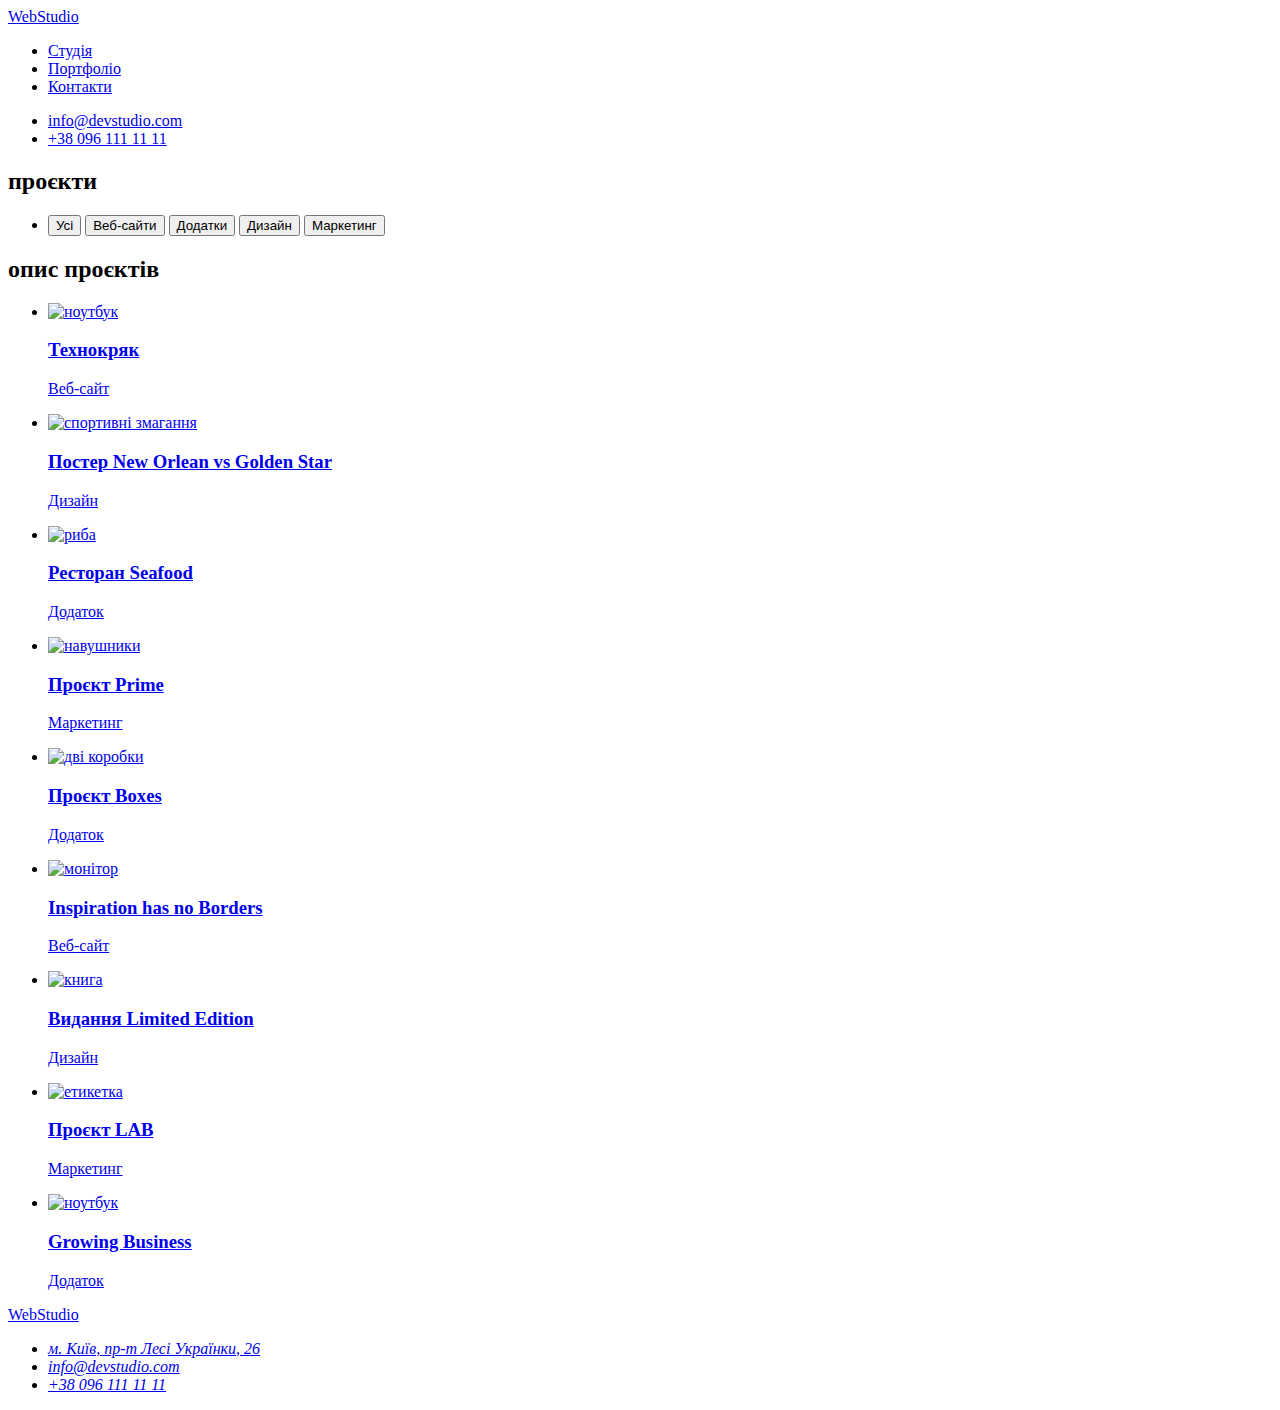
==== portfolio.html @ 32f996e4 "дз 2 - змінені посилення на логотип" ====
<!DOCTYPE html>
<html lang="uk">
<head>
    <meta charset="UTF-8">
    <meta http-equiv="X-UA-Compatible" content="IE=edge">
    <meta name="viewport" content="width=device-width, initial-scale=1.0">
    <title>Portfolio</title>
    <link rel="stylesheet" href="./styles/styles.css">
</head>

<body class="body-nomaker-ul">
    <header>
        <nav>
            <a href="./index.html"><span class="logo logo-blue" lang="en">Web</span><span class="logo logo-black" lang="en">Studio</a>
            <ul>
                <li> <a href="./index.html" class="links-nav"> Студія </a></li>
                <li> <a href="./portfolio.html" class="links-nav current"> Портфоліо </a></li>
                <li> <a href="./index.html" class="links-nav"> Контакти </a></li>
            </ul>
        </nav>
        <ul>
            <li> <a href="mailto:info@devstudio.com" class="links-contact">info@devstudio.com</a></li>
            <li> <a href="tel:+380961111111" class="links-contact">+38 096 111 11 11</a></li>
        </ul>
    </header>

    <main>
        <section>
            <!--заголовок візуально прихований-->
            <h2>проєкти</h2>
            <ul>
                <li>
                    <button type="button" class="button-portfolio">Усі</button>
                    <button type="button" class="button-portfolio">Веб-сайти</button>
                    <button type="button" class="button-portfolio">Додатки</button>
                    <button type="button" class="button-portfolio">Дизайн</button>
                    <button type="button" class="button-portfolio">Маркетинг</button>
               </li>
            </ul>
        </section>

        <section>
            <!--заголовок візуально прихований-->
            <h2>опис проєктів</h2>
            <ul>
            <li class="project-section"><a href="./index.html">
                <img src="./images/portfolio/macbook.jpg" alt="ноутбук" width="370">
                <h3 class="project-name">Технокряк</h3>
                <p class="project-type ">Веб-сайт</p></a>
            </li>
            <li class="project-section"><a href="./index.html">
                <img src="./images/portfolio/sport.jpg" alt="спортивні змагання" width="370">
                <h3 class="project-name">Постер New Orlean vs Golden Star</h3>
                <p class="project-type">Дизайн</p></a>
            </li>
            <li class="project-section"><a href="./index.html">
                <img src="./images/portfolio/fish.jpg" alt="риба" width="370">
                <h3 class="project-name">Ресторан Seafood</h3>
                <p class="project-type">Додаток</p></a>
            </li>
            <li class="project-section"><a href="./index.html">
                <img src="./images/portfolio/headphones.jpg" alt="навушники" width="370">
                <h3 class="project-name">Проєкт Prime</h3>
                <p class="project-type">Маркетинг</p></a>
            </li>
            <li class="project-section"><a href="./index.html">
                <img src="./images/portfolio/boxes.jpg" alt="дві коробки" width="370">
                <h3 class="project-name">Проєкт Boxes</h3>
                <p class="project-type">Додаток</p></a>
            </li>
            <li class="project-section"><a href="./index.html">
                <img src="./images/portfolio/monitor.jpg" alt="монітор" width="370">
                <h3 class="project-name">Inspiration has no Borders</h3>
                <p class="project-type">Веб-сайт</p></a>
            </li>
            <li class="project-section"><a href="./index.html">
                <img src="./images/portfolio/book.jpg" alt="книга" width="370">
                <h3 class="project-name">Видання Limited Edition</h3>
                <p class="project-type">Дизайн</p></a>
            </li>
            <li class="project-section"><a href="./index.html">
                <img src="./images/portfolio/label.jpg" alt="етикетка" width="370">
                <h3 class="project-name">Проєкт LAB</h3>
                <p class="project-type">Маркетинг</p></a>
            </li>
            <li class="project-section"><a href="./index.html">
                <img src="./images/portfolio/desktop.jpg" alt="ноутбук" width="370">
                <h3 class="project-name">Growing Business</h3>
                <p class="project-type">Додаток</p></a>
            </li>
            </ul>
        </section>

    </main>
            <footer class="footer">
                <a href="./index.html"><span class="logo logo-blue" lang="en">Web</span><span class="logo logo-white" lang="en">Studio</span></a>
                <address class="footer-address">
                    <ul>
                    <li><a href="https://goo.gl/maps/y8DyPwEEGnDpnCMR8" class="links-footer-addres">м. Київ, пр-т Лесі Українки, 26</a></li>
                    <li><a href="mailto:info@devstudio.com" class="links-footer-contact">info@devstudio.com</a></li>
                    <li><a href="tel:+380961111111" class="links-footer-contact">+38 096 111 11 11</a></li>
                    </ul>
                </address>
            </footer>
</body>

</html>
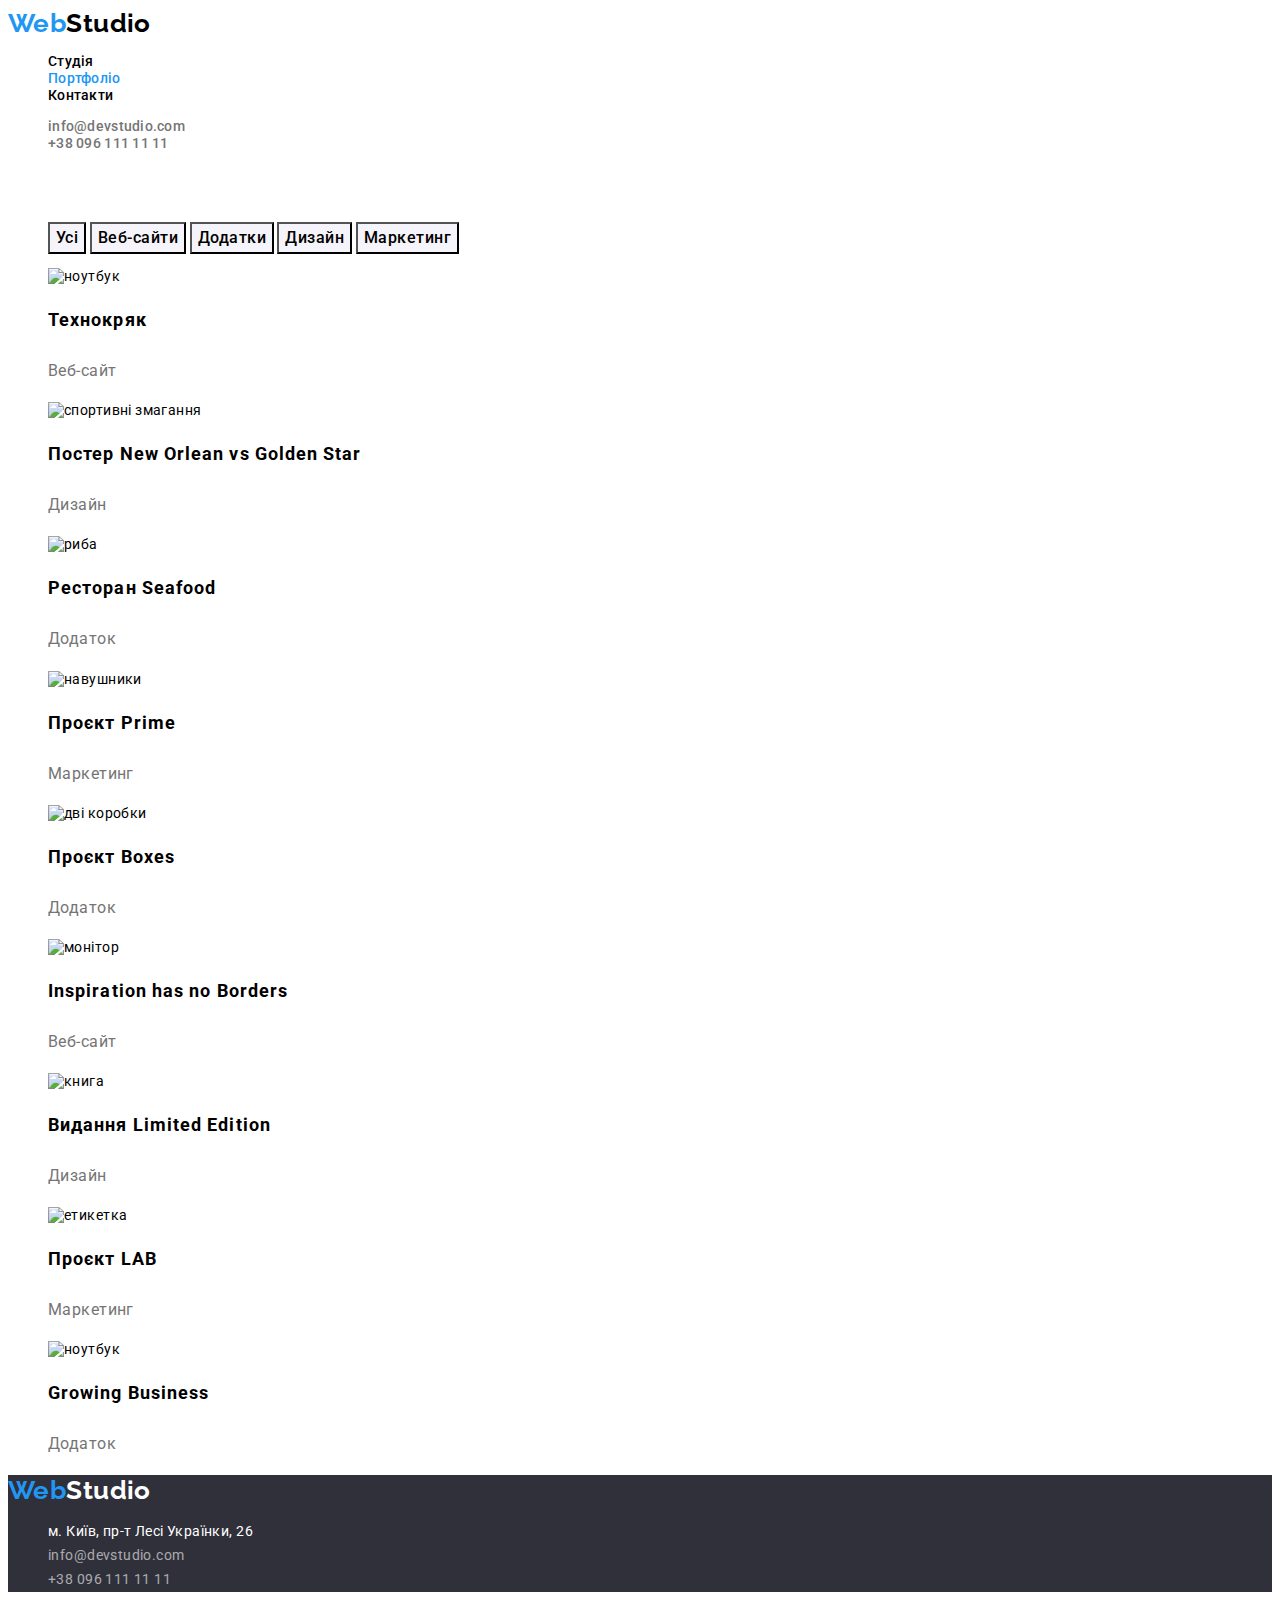
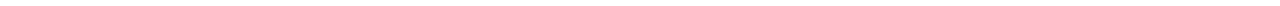
==== commit 8c052af6: "дз2 - після перевірки" ====
--- a/portfolio.html
+++ b/portfolio.html
@@ -5,13 +5,16 @@
     <meta http-equiv="X-UA-Compatible" content="IE=edge">
     <meta name="viewport" content="width=device-width, initial-scale=1.0">
     <title>Portfolio</title>
+    <link rel="preconnect" href="https://fonts.googleapis.com">
+    <link rel="preconnect" href="https://fonts.gstatic.com" crossorigin>
+    <link href="https://fonts.googleapis.com/css2?family=Raleway:wght@700&family=Roboto:wght@400;500;700;900&display=swap" rel="stylesheet">
     <link rel="stylesheet" href="./styles/styles.css">
 </head>
 
 <body class="body-nomaker-ul">
     <header>
         <nav>
-            <a href="./index.html"><span class="logo logo-blue" lang="en">Web</span><span class="logo logo-black" lang="en">Studio</a>
+            <a href="./index.html"><span class="logo logo-brand-color" lang="en">Web</span><span class="logo logo-studio" lang="en">Studio</a>
             <ul>
                 <li> <a href="./index.html" class="links-nav"> Студія </a></li>
                 <li> <a href="./portfolio.html" class="links-nav current"> Портфоліо </a></li>
@@ -27,63 +30,67 @@
     <main>
         <section>
             <!--заголовок візуально прихований-->
-            <h2>проєкти</h2>
+            <h1 class="visaully-hidden">проєкти</h1>
             <ul>
-                <li>
+                <li class="portfolio-filter">
                     <button type="button" class="button-portfolio">Усі</button>
+                </li>
+                <li class="portfolio-filter">
                     <button type="button" class="button-portfolio">Веб-сайти</button>
+                </li>
+                <li class="portfolio-filter">
                     <button type="button" class="button-portfolio">Додатки</button>
+                </li>
+                <li class="portfolio-filter">
                     <button type="button" class="button-portfolio">Дизайн</button>
+                </li>
+                <li class="portfolio-filter">
                     <button type="button" class="button-portfolio">Маркетинг</button>
                </li>
             </ul>
-        </section>
-
-        <section>
-            <!--заголовок візуально прихований-->
-            <h2>опис проєктів</h2>
+            <!--опис проєктів-->
             <ul>
-            <li class="project-section"><a href="./index.html">
+            <li><a href="./index.html" class="project-section">
                 <img src="./images/portfolio/macbook.jpg" alt="ноутбук" width="370">
                 <h3 class="project-name">Технокряк</h3>
                 <p class="project-type ">Веб-сайт</p></a>
             </li>
-            <li class="project-section"><a href="./index.html">
+            <li><a href="./index.html" class="project-section">
                 <img src="./images/portfolio/sport.jpg" alt="спортивні змагання" width="370">
                 <h3 class="project-name">Постер New Orlean vs Golden Star</h3>
                 <p class="project-type">Дизайн</p></a>
             </li>
-            <li class="project-section"><a href="./index.html">
+            <li><a href="./index.html" class="project-section">
                 <img src="./images/portfolio/fish.jpg" alt="риба" width="370">
                 <h3 class="project-name">Ресторан Seafood</h3>
                 <p class="project-type">Додаток</p></a>
             </li>
-            <li class="project-section"><a href="./index.html">
+            <li><a href="./index.html" class="project-section">
                 <img src="./images/portfolio/headphones.jpg" alt="навушники" width="370">
                 <h3 class="project-name">Проєкт Prime</h3>
                 <p class="project-type">Маркетинг</p></a>
             </li>
-            <li class="project-section"><a href="./index.html">
+            <li><a href="./index.html" class="project-section">
                 <img src="./images/portfolio/boxes.jpg" alt="дві коробки" width="370">
                 <h3 class="project-name">Проєкт Boxes</h3>
                 <p class="project-type">Додаток</p></a>
             </li>
-            <li class="project-section"><a href="./index.html">
+            <li><a href="./index.html" class="project-section">
                 <img src="./images/portfolio/monitor.jpg" alt="монітор" width="370">
                 <h3 class="project-name">Inspiration has no Borders</h3>
                 <p class="project-type">Веб-сайт</p></a>
             </li>
-            <li class="project-section"><a href="./index.html">
+            <li><a href="./index.html" class="project-section">
                 <img src="./images/portfolio/book.jpg" alt="книга" width="370">
                 <h3 class="project-name">Видання Limited Edition</h3>
                 <p class="project-type">Дизайн</p></a>
             </li>
-            <li class="project-section"><a href="./index.html">
+            <li><a href="./index.html" class="project-section">
                 <img src="./images/portfolio/label.jpg" alt="етикетка" width="370">
                 <h3 class="project-name">Проєкт LAB</h3>
                 <p class="project-type">Маркетинг</p></a>
             </li>
-            <li class="project-section"><a href="./index.html">
+            <li><a href="./index.html" class="project-section">
                 <img src="./images/portfolio/desktop.jpg" alt="ноутбук" width="370">
                 <h3 class="project-name">Growing Business</h3>
                 <p class="project-type">Додаток</p></a>
@@ -93,7 +100,7 @@
 
     </main>
             <footer class="footer">
-                <a href="./index.html"><span class="logo logo-blue" lang="en">Web</span><span class="logo logo-white" lang="en">Studio</span></a>
+                <a href="./index.html"><span class="logo logo-brand-color" lang="en">Web</span><span class="logo logo-studio-footer" lang="en">Studio</span></a>
                 <address class="footer-address">
                     <ul>
                     <li><a href="https://goo.gl/maps/y8DyPwEEGnDpnCMR8" class="links-footer-addres">м. Київ, пр-т Лесі Українки, 26</a></li>
--- a/styles/styles.css
+++ b/styles/styles.css
@@ -0,0 +1,193 @@
+:root {
+--main-text-color: color: #212121;
+--primery-text-color: #757575;
+--additional-text-color: #FFFFFF;
+--brand-color: #2196F3;
+--brand-color-studio: #000000;
+--brand-color-footer: #FFFFFF;
+--main-background-color: #FFFFFF;
+--footer-background-color: #2F303A;
+}
+
+/*загальні*/
+body {
+    font-family: Roboto, sans-serif;
+    font-size: 14px;
+    letter-spacing: 0.03em;
+    color: var(--main-text-color);
+    background-color: var(--main-background-color);  
+}
+
+a, 
+.body-nomaker-ul ul {
+    list-style-type: none;
+    text-decoration: none;
+}
+
+/*логотип*/
+.logo {
+    font-family: Raleway, sans-serif;
+    font-weight: 700;
+    font-size: 26px;
+    line-height: 1.19;
+}
+.logo-brand-color {
+    color: var(--brand-color);
+}
+
+.logo-studio {
+    color: var(--brand-color-studio);
+}
+
+.logo-studio-footer {
+    color: var(--brand-color-footer);
+}
+
+/*посилання*/
+.links-nav {
+    font-weight: 500;
+    line-height: 1.14;
+    letter-spacing: 0.02em;
+    color: var(--main-text-color);
+}
+
+.links-nav.current,
+.links-nav:hover, 
+.links-nav:focus,
+.links-contact:hover,
+.links-contact:focus,
+.links-footer-contact:hover,
+.links-footer-contact:focus {
+    color: var(--brand-color)
+}
+
+.links-contact {
+    font-weight: 500;
+    line-height: 1.14;
+    letter-spacing: 0.02em;
+    color: var(--primery-text-color);
+}
+
+.links-footer-addres {
+    font-style: normal;
+    line-height: 1.71;
+    color: var(--additional-text-color)
+}
+
+.links-footer-contact {
+    font-style: normal;
+    line-height: 1.71;
+    color: rgba(255, 255, 255, 0.6);
+}
+
+/*додаткова стилізація футера*/
+footer {
+    background-color: var(--footer-background-color)
+}
+
+/*головна сторінка*/
+.main-hero {
+    background-color: #2F303A;
+}
+
+.main-h1 {
+    text-transform: uppercase;
+    font-weight: 900;
+    font-size: 44px;
+    line-height: 1.36;
+    text-align: center;
+    letter-spacing: 0.06em;
+    color: var(--additional-text-color)
+}
+
+.button-hero {
+    font-weight: 700;
+    font-size: 16px;
+    line-height: 1.88;
+    text-align: center;
+    vertical-align: bottom;
+    letter-spacing: 0.06em;
+    background-color: var(--brand-color);
+    color: #FFFFFF;   
+}
+
+.visaully-hidden {
+    visibility: hidden;
+}
+
+.main-title {
+    font-size: 14px;
+    text-transform: uppercase;
+    line-height: 1.14;
+}
+
+.main-description {
+    line-height: 1.71;
+    color: var(--primery-text-color);
+}
+
+.team {
+    background-color: #F5F4FA;
+}
+
+.section-title{
+    font-size: 36px;
+    line-height: 1.17;
+    text-align: center;
+}
+
+.person {
+    background-color: var(--main-background-color);
+}
+
+.person-name {
+    font-size: 16px;
+    line-height: 1.19;
+    text-align: center;
+}
+
+.person-tasks {
+    font-size: 16px;
+    line-height: 1.19;
+    text-align: center;
+    color: var(--primery-text-color);
+}
+
+/*портфоліо*/
+.portfolio-filter {
+    display: inline;
+}
+.button-portfolio {
+    cursor: pointer;
+    font-family: Roboto, sans-serif;
+    font-weight: 500;
+    font-size: 16px;
+    line-height: 1.63;
+    text-align: center;
+    letter-spacing: 0.03em;
+    background-color: #F5F4FA;
+    color: var(--main-text-color);
+}
+
+.button-portfolio:hover,
+.button-portfolio:focus {
+    background-color: var(--brand-color);
+    color: #FFFFFF;
+}
+
+.project-section {
+    background-color: var(--main-background-color);
+    color: var(--main-text-color);
+}
+
+.project-name {
+    font-size: 18px;
+    line-height: 2.0;
+    letter-spacing: 0.06em;
+}
+
+.project-type {
+    font-size: 16px;
+    line-height: 1.88;
+    color: var(--primery-text-color);
+}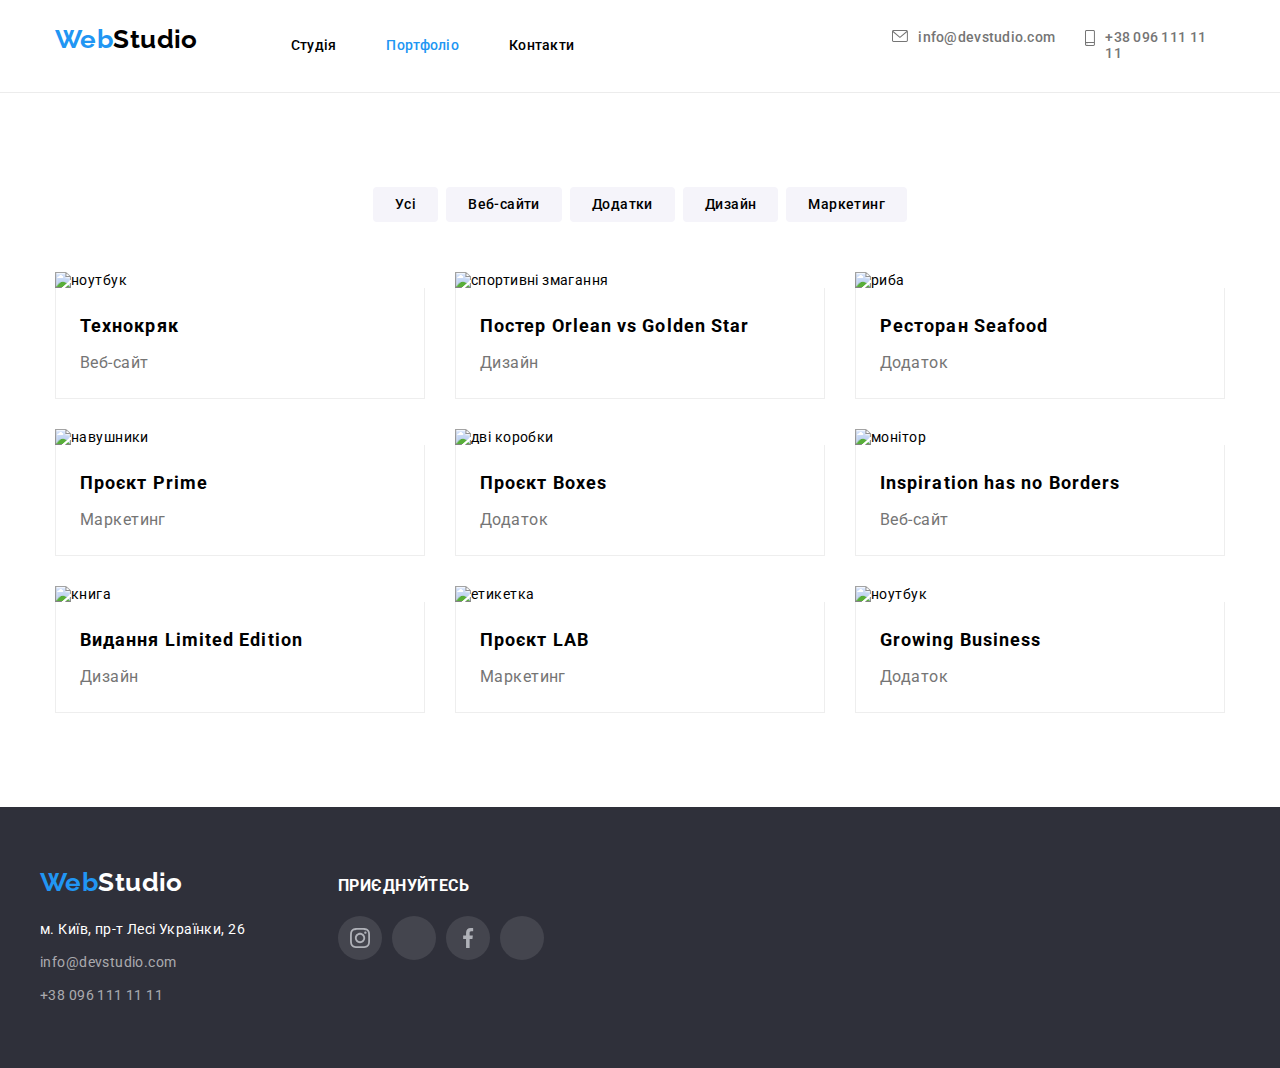
==== commit e1576fa4: "22/11/22" ====
--- a/portfolio.html
+++ b/portfolio.html
@@ -1,114 +1,243 @@
 <!DOCTYPE html>
 <html lang="uk">
-<head>
-    <meta charset="UTF-8">
-    <meta http-equiv="X-UA-Compatible" content="IE=edge">
-    <meta name="viewport" content="width=device-width, initial-scale=1.0">
-    <title>Portfolio</title>
-    <link rel="preconnect" href="https://fonts.googleapis.com">
-    <link rel="preconnect" href="https://fonts.gstatic.com" crossorigin>
-    <link href="https://fonts.googleapis.com/css2?family=Raleway:wght@700&family=Roboto:wght@400;500;700;900&display=swap" rel="stylesheet">
-    <link rel="stylesheet" href="./styles/styles.css">
-</head>
+  <head>
+    <meta charset="UTF-8" />
+    <meta http-equiv="X-UA-Compatible" content="IE=edge" />
+    <meta name="viewport" content="width=device-width, initial-scale=1.0" />
+    <title>WebStudio></title>
+    <link rel="preconnect" href="https://fonts.googleapis.com" />
+    <link rel="preconnect" href="https://fonts.gstatic.com" crossorigin />
+    <link
+      href="https://fonts.googleapis.com/css2?family=Raleway:wght@700&family=Roboto:wght@400;500;700;900&display=swap"
+      rel="stylesheet"
+    />
+    <link
+      rel="stylesheet"
+      href="https://cdnjs.cloudflare.com/ajax/libs/modern-normalize/1.1.0/modern-normalize.min.css"
+    />
+    <link rel="stylesheet" href="./styles/styles.css" />
+  </head>
 
-<body class="body-nomaker-ul">
-    <header>
-        <nav>
-            <a href="./index.html"><span class="logo logo-brand-color" lang="en">Web</span><span class="logo logo-studio" lang="en">Studio</a>
-            <ul>
-                <li> <a href="./index.html" class="links-nav"> Студія </a></li>
-                <li> <a href="./portfolio.html" class="links-nav current"> Портфоліо </a></li>
-                <li> <a href="./index.html" class="links-nav"> Контакти </a></li>
-            </ul>
+  <body class="body-nomaker-ul">
+    <!--header-->
+    <header class="header">
+      <div class="header-container container">
+        <a href="./index.html" class="logo-header logo"
+          ><span class="logo-brand-color" lang="en">Web</span
+          ><span class="logo-studio-header" lang="en">Studio</span></a
+        >
+        <nav class="navigation">
+          <ul class="navigation-pages">
+            <li class="pages-item">
+              <a href="./index.html" class="links-nav">Студія</a>
+            </li>
+            <li class="pages-item">
+              <a href="./portfolio.html" class="links-nav current">Портфоліо</a>
+            </li>
+            <li class="pages-item"><a href="./index.html" class="links-nav">Контакти</a></li>
+          </ul>
         </nav>
-        <ul>
-            <li> <a href="mailto:info@devstudio.com" class="links-contact">info@devstudio.com</a></li>
-            <li> <a href="tel:+380961111111" class="links-contact">+38 096 111 11 11</a></li>
+        <ul class="contacts">
+          <li class="contacts-item">
+            <a href="mailto:info@devstudio.com" class="links-contact"
+              ><svg width="16" height="12" class="contacts-svg">
+                <use href="./images/icons.svg#icon-mail" class="contacts-icon"></use></svg
+              >info@devstudio.com</a
+            >
+          </li>
+          <li class="contacts-item">
+            <a href="tel:+380961111111" class="links-contact">
+              <svg width="10" height="16" class="contacts-svg">
+                <use href="./images/icons.svg#icon-smartphone" class="contacts-icon"></use></svg
+              >+38 096 111 11 11</a
+            >
+          </li>
         </ul>
+      </div>
     </header>
 
     <main>
-        <section>
-            <!--заголовок візуально прихований-->
-            <h1 class="visaully-hidden">проєкти</h1>
+      <section class="section">
+        <div class="container">
+          <!--progect filter-->
+          <h1 class="visaully-hidden">проєкти</h1>
+          <ul class="filter-container">
+            <li class="filter-item">
+              <button type="button" class="button-portfolio">Усі</button>
+            </li>
+            <li class="filter-item">
+              <button type="button" class="button-portfolio">Веб-сайти</button>
+            </li>
+            <li class="filter-item">
+              <button type="button" class="button-portfolio">Додатки</button>
+            </li>
+            <li class="filter-item">
+              <button type="button" class="button-portfolio">Дизайн</button>
+            </li>
+            <li class="filter-item">
+              <button type="button" class="button-portfolio">Маркетинг</button>
+            </li>
+          </ul>
+
+          <!--projects description-->
+          <ul class="project-container">
+            <li class="project-section">
+              <a href="./index.html" class="project-item">
+                <img src="./images/portfolio/macbook.jpg" alt="ноутбук" width="370" />
+                <div class="project-info">
+                  <h2 class="project-name">Технокряк</h2>
+                  <p class="project-type">Веб-сайт</p>
+                </div></a
+              >
+            </li>
+            <li class="project-section">
+              <a href="./index.html" class="project-item">
+                <img src="./images/portfolio/sport.jpg" alt="спортивні змагання" width="370" />
+                <div class="project-info">
+                  <h2 class="project-name">Постер <span lang="en">Orlean vs Golden Star</span></h2>
+                  <p class="project-type">Дизайн</p>
+                </div></a
+              >
+            </li>
+            <li class="project-section">
+              <a href="./index.html" class="project-item">
+                <img src="./images/portfolio/fish.jpg" alt="риба" width="370" />
+                <div class="project-info">
+                  <h2 class="project-name">Ресторан <span lang="en">Seafood</span></h2>
+                  <p class="project-type">Додаток</p>
+                </div></a
+              >
+            </li>
+            <li class="project-section">
+              <a href="./index.html" class="project-item">
+                <img src="./images/portfolio/headphones.jpg" alt="навушники" width="370" />
+                <div class="project-info">
+                  <h2 class="project-name">Проєкт <span lang="en">Prime</span></h2>
+                  <p class="project-type">Маркетинг</p>
+                </div></a
+              >
+            </li>
+            <li class="project-section">
+              <a href="./index.html" class="project-item">
+                <img src="./images/portfolio/boxes.jpg" alt="дві коробки" width="370" />
+                <div class="project-info">
+                  <h2 class="project-name">Проєкт <span lang="en">Boxes</span></h2>
+                  <p class="project-type">Додаток</p>
+                </div></a
+              >
+            </li>
+            <li class="project-section">
+              <a href="./index.html" class="project-item">
+                <img src="./images/portfolio/monitor.jpg" alt="монітор" width="370" />
+                <div class="project-info">
+                  <h2 class="project-name" lang="en">Inspiration has no Borders</h2>
+                  <p class="project-type">Веб-сайт</p>
+                </div></a
+              >
+            </li>
+            <li class="project-section">
+              <a href="./index.html" class="project-item">
+                <img src="./images/portfolio/book.jpg" alt="книга" width="370" />
+                <div class="project-info">
+                  <h2 class="project-name">Видання <span lang="en">Limited Edition</span></h2>
+                  <p class="project-type">Дизайн</p>
+                </div></a
+              >
+            </li>
+            <li class="project-section">
+              <a href="./index.html" class="project-item">
+                <img src="./images/portfolio/label.jpg" alt="етикетка" width="370" />
+                <div class="project-info">
+                  <h2 class="project-name">Проєкт <span lang="en">LAB</span></h2>
+                  <p class="project-type">Маркетинг</p>
+                </div></a
+              >
+            </li>
+            <li class="project-section">
+              <a href="./index.html" class="project-item">
+                <img src="./images/portfolio/desktop.jpg" alt="ноутбук" width="370" />
+                <div class="project-info">
+                  <h2 class="project-name" lang="en">Growing Business</h2>
+                  <p class="project-type">Додаток</p>
+                </div></a
+              >
+            </li>
+          </ul>
+        </div>
+      </section>
+    </main>
+    <!--footer section-->
+    <footer>
+      <div class="container footer">
+        <div class="footer-contacts">
+          <a href="./index.html" class="logo-footer logo"
+            ><span class="logo-brand-color" lang="en">Web</span
+            ><span class="logo-studio-footer" lang="en">Studio</span></a
+          >
+          <address class="adress">
             <ul>
-                <li class="portfolio-filter">
-                    <button type="button" class="button-portfolio">Усі</button>
-                </li>
-                <li class="portfolio-filter">
-                    <button type="button" class="button-portfolio">Веб-сайти</button>
-                </li>
-                <li class="portfolio-filter">
-                    <button type="button" class="button-portfolio">Додатки</button>
-                </li>
-                <li class="portfolio-filter">
-                    <button type="button" class="button-portfolio">Дизайн</button>
-                </li>
-                <li class="portfolio-filter">
-                    <button type="button" class="button-portfolio">Маркетинг</button>
-               </li>
+              <li class="adress-item">
+                <a href="https://goo.gl/maps/y8DyPwEEGnDpnCMR8" class="links-footer-addres"
+                  >м. Київ, пр-т Лесі Українки, 26</a
+                >
+              </li>
+              <li class="adress-item">
+                <a href="mailto:info@devstudio.com" class="links-footer-contact"
+                  >info@devstudio.com</a
+                >
+              </li>
+              <li class="adress-item">
+                <a href="tel:+380961111111" class="links-footer-contact">+38 096 111 11 11</a>
+              </li>
             </ul>
-            <!--опис проєктів-->
-            <ul>
-            <li><a href="./index.html" class="project-section">
-                <img src="./images/portfolio/macbook.jpg" alt="ноутбук" width="370">
-                <h3 class="project-name">Технокряк</h3>
-                <p class="project-type ">Веб-сайт</p></a>
-            </li>
-            <li><a href="./index.html" class="project-section">
-                <img src="./images/portfolio/sport.jpg" alt="спортивні змагання" width="370">
-                <h3 class="project-name">Постер New Orlean vs Golden Star</h3>
-                <p class="project-type">Дизайн</p></a>
-            </li>
-            <li><a href="./index.html" class="project-section">
-                <img src="./images/portfolio/fish.jpg" alt="риба" width="370">
-                <h3 class="project-name">Ресторан Seafood</h3>
-                <p class="project-type">Додаток</p></a>
-            </li>
-            <li><a href="./index.html" class="project-section">
-                <img src="./images/portfolio/headphones.jpg" alt="навушники" width="370">
-                <h3 class="project-name">Проєкт Prime</h3>
-                <p class="project-type">Маркетинг</p></a>
-            </li>
-            <li><a href="./index.html" class="project-section">
-                <img src="./images/portfolio/boxes.jpg" alt="дві коробки" width="370">
-                <h3 class="project-name">Проєкт Boxes</h3>
-                <p class="project-type">Додаток</p></a>
-            </li>
-            <li><a href="./index.html" class="project-section">
-                <img src="./images/portfolio/monitor.jpg" alt="монітор" width="370">
-                <h3 class="project-name">Inspiration has no Borders</h3>
-                <p class="project-type">Веб-сайт</p></a>
-            </li>
-            <li><a href="./index.html" class="project-section">
-                <img src="./images/portfolio/book.jpg" alt="книга" width="370">
-                <h3 class="project-name">Видання Limited Edition</h3>
-                <p class="project-type">Дизайн</p></a>
-            </li>
-            <li><a href="./index.html" class="project-section">
-                <img src="./images/portfolio/label.jpg" alt="етикетка" width="370">
-                <h3 class="project-name">Проєкт LAB</h3>
-                <p class="project-type">Маркетинг</p></a>
-            </li>
-            <li><a href="./index.html" class="project-section">
-                <img src="./images/portfolio/desktop.jpg" alt="ноутбук" width="370">
-                <h3 class="project-name">Growing Business</h3>
-                <p class="project-type">Додаток</p></a>
-            </li>
-            </ul>
-        </section>
-
-    </main>
-            <footer class="footer">
-                <a href="./index.html"><span class="logo logo-brand-color" lang="en">Web</span><span class="logo logo-studio-footer" lang="en">Studio</span></a>
-                <address class="footer-address">
-                    <ul>
-                    <li><a href="https://goo.gl/maps/y8DyPwEEGnDpnCMR8" class="links-footer-addres">м. Київ, пр-т Лесі Українки, 26</a></li>
-                    <li><a href="mailto:info@devstudio.com" class="links-footer-contact">info@devstudio.com</a></li>
-                    <li><a href="tel:+380961111111" class="links-footer-contact">+38 096 111 11 11</a></li>
-                    </ul>
-                </address>
-            </footer>
-</body>
-
+          </address>
+        </div>
+        <div class="footer-social">
+          <p class="style-join">приєднуйтесь</p>
+          <ul class="social-list">
+            <li class="social-item">
+              <a href="#" class="social-reference social-reference-footer">
+                <svg width="20" height="20">
+                  <use
+                    href="./images/icons.svg#icon-instagram"
+                    class="social-icon social-icon-footer"
+                  ></use>
+                </svg>
+              </a>
+            </li>
+            <li class="social-item">
+              <a href="#" class="social-reference social-reference-footer">
+                <svg width="20" height="20">
+                  <use
+                    href="./images/icons.svg#icon-twitter"
+                    class="social-icon social-icon-footer"
+                  ></use>
+                </svg>
+              </a>
+            </li>
+            <li class="social-item">
+              <a href="#" class="social-reference social-reference-footer">
+                <svg width="20" height="20">
+                  <use
+                    href="./images/icons.svg#icon-facebook"
+                    class="social-icon social-icon-footer"
+                  ></use>
+                </svg>
+              </a>
+            </li>
+            <li class="social-item">
+              <a href="#" class="social-reference social-reference-footer">
+                <svg width="20" height="20">
+                  <use
+                    href="./images/icons.svg#icon-linkedin"
+                    class="social-icon social-icon-footer"
+                  ></use>
+                </svg>
+              </a>
+            </li>
+          </ul>
+        </div>
+      </div>
+    </footer>
+  </body>
 </html>
--- a/styles/styles.css
+++ b/styles/styles.css
@@ -1,3 +1,19 @@
+
+/* user default settings */
+h1, h2, h3, h4, p {
+    margin: 0px 0px;
+    padding: 0px 0px; 
+   
+}
+
+ul, ol {
+    margin: 0px 0px;
+    padding: 0px 0px; 
+}
+
+img {display: block;}
+
+/* variables */
 :root {
 --main-text-color: color: #212121;
 --primery-text-color: #757575;
@@ -9,7 +25,8 @@
 --footer-background-color: #2F303A;
 }
 
-/*загальні*/
+/*common text-color + fonts*/
+
 body {
     font-family: Roboto, sans-serif;
     font-size: 14px;
@@ -20,22 +37,47 @@
 
 a, 
 .body-nomaker-ul ul {
-    list-style-type: none;
+    list-style: none;
     text-decoration: none;
 }
 
-/*логотип*/
+.section-title{
+    text-align: center;
+
+    margin-bottom: 50px;
+
+    font-size: 36px;
+    line-height: 1.17;    
+}
+
+.visaully-hidden {
+    position: absolute;
+    width: 1px;
+    height: 1px;
+    margin: -1px;
+    border: 0;
+    padding: 0;
+        
+    clip-path: inset(100%);
+    clip: rect(0 0 0 0);
+    overflow: hidden;
+    white-space: nowrap;
+}
+
+/*logo color+font styles*/
+
 .logo {
     font-family: Raleway, sans-serif;
     font-weight: 700;
     font-size: 26px;
     line-height: 1.19;
 }
+
 .logo-brand-color {
     color: var(--brand-color);
 }
 
-.logo-studio {
+.logo-studio-header {
     color: var(--brand-color-studio);
 }
 
@@ -43,8 +85,13 @@
     color: var(--brand-color-footer);
 }
 
-/*посилання*/
+/*links color+font styles*/
+
 .links-nav {
+    display: inline-block;
+
+    padding: 32px 0px;
+
     font-weight: 500;
     line-height: 1.14;
     letter-spacing: 0.02em;
@@ -62,35 +109,123 @@
 }
 
 .links-contact {
+    display: flex;
     font-weight: 500;
     line-height: 1.14;
     letter-spacing: 0.02em;
     color: var(--primery-text-color);
-}
-
-.links-footer-addres {
-    font-style: normal;
-    line-height: 1.71;
-    color: var(--additional-text-color)
-}
-
-.links-footer-contact {
-    font-style: normal;
-    line-height: 1.71;
-    color: rgba(255, 255, 255, 0.6);
-}
-
-/*додаткова стилізація футера*/
-footer {
-    background-color: var(--footer-background-color)
-}
-
-/*головна сторінка*/
-.main-hero {
+
+    padding: 30px 0px;
+}
+
+
+/* common selectors positionising */
+
+.container {
+    width: 1200px;  
+    margin-right: auto;
+    margin-left: auto;
+
+    padding: 0px 15px;
+}
+
+.section { 
+    padding-top: 94px;
+    padding-bottom: 94px;
+}
+
+/*===========INDEX PAGE=============*/
+
+/*section header */
+
+.header {
+    border-bottom: solid 1px #ECECEC;
+}
+
+.header-container {
+    display: flex;
+}
+
+.logo-header {   
+    padding: 24px 0px 25px 0px;
+    margin-right: 93px;
+}
+
+.navigation {
+    display: flex; 
+    margin-right: 318px;
+}
+
+.navigation-pages {
+    display: flex;
+    align-items: center;    
+}
+
+.pages-item:not(:last-child) {
+    margin-right: 50px;    
+}
+
+.filter-item:hover,
+.filter-item:focus {
+    box-shadow:
+    0px 3px 1px rgba(0, 0, 0, 0.1), 0px 1px 2px rgba(0, 0, 0, 0.08), 0px 2px 2px rgba(0, 0, 0, 0.12);
+}
+.contacts {
+    display: flex;
+    margin-left: auto;
+}
+
+.contacts-item:not(:last-child) {
+    margin-right: 30px;
+}
+
+.contacts-svg {
+    margin-right: 10px;
+}
+
+.contacts-icon {
+    fill: var(--primery-text-color);
+}
+
+.links-contact:hover .contacts-icon,
+.links-contact:focus .contacts-icon {
+    fill: var(--brand-color);
+
+}
+
+/* section hero */
+
+.hero {
     background-color: #2F303A;
 }
 
-.main-h1 {
+.hero-section {
+    display: flex;
+    flex-direction: column;
+    align-items: center;
+
+    padding: 200px 0px;  
+    text-align: center;
+}
+
+   
+
+.office {
+    background-image: linear-gradient(  
+        rgba(47, 48, 58, 40%),rgba(47, 48, 58, 40%)),
+        url(../images/office.png);
+    background-repeat: no-repeat;
+    background-position: center;
+}
+
+.hero-item {
+    max-width: 696px;  
+         
+}
+
+.hero-info {
+    margin-bottom: 30px;
+
     text-transform: uppercase;
     font-weight: 900;
     font-size: 44px;
@@ -101,86 +236,382 @@
 }
 
 .button-hero {
+    padding: 10px 32px;
+
+    border: none;
+    border-radius: 4px;
+
     font-weight: 700;
     font-size: 16px;
     line-height: 1.88;
     text-align: center;
-    vertical-align: bottom;
     letter-spacing: 0.06em;
     background-color: var(--brand-color);
     color: #FFFFFF;   
 }
 
-.visaully-hidden {
-    visibility: hidden;
-}
-
-.main-title {
+.button-hero:hover, 
+.button-hero:focus {
+    cursor: pointer;
+    background-color: #188CE8;
+}
+
+/* section advantages */
+
+.advantages-container {
+    display: flex;
+    align-content: center;
+    flex-wrap: wrap;
+    gap: 30px;
+    
+}
+.advantages-item {  
+    width: 270px;
+}
+
+.advantages-icon {
+    display: flex;
+    justify-content: center;
+    align-items: center;
+    
+    width: 270px;
+    height: 120px;
+    background-color: #F5F4FA;
+    border-radius: 4px;
+
+    margin-bottom: 30px;
+}
+
+.advantages-title {
+    margin-bottom: 10px;
+
     font-size: 14px;
     text-transform: uppercase;
     line-height: 1.14;
 }
 
-.main-description {
+.advantages-description {
     line-height: 1.71;
     color: var(--primery-text-color);
 }
 
+/* section development */
+.section.development {
+    padding-top: 0px;
+}
+
+.development-title {
+    margin-bottom: 50px;
+}
+
+.development-container {
+    display: flex;
+    flex-wrap: wrap;
+    gap: 30px;
+}
+
+.development-item {
+    width: 370px;   
+}
+
+/* section team */
+
 .team {
     background-color: #F5F4FA;
 }
 
-.section-title{
-    font-size: 36px;
-    line-height: 1.17;
-    text-align: center;
-}
-
-.person {
+.person-container {
+    display: flex;
+    flex-wrap: wrap;
+    gap: 30px;   
+    
+    width: 1200px;
+    padding: 0px 15px;
+    margin-left: auto;
+    margin-right: auto;
+
+}
+
+.person-item {
+    width: 270px; 
+
+    border-radius: 0px 0px 4px 4px;
+
     background-color: var(--main-background-color);
+
+    box-shadow: 0px 1px 3px rgba(0, 0, 0, 0.12), 0px 1px 1px rgba(0, 0, 0, 0.14), 0px 2px 1px rgba(0, 0, 0, 0.2);
+}
+
+.person-info {
+    display: flex;
+    flex-direction: column;
+    align-items: center;
+    flex-grow: 1;
+
+    padding: 30px 10px;
 }
 
 .person-name {
     font-size: 16px;
     line-height: 1.19;
-    text-align: center;
+
+    margin-bottom: 10px;
 }
 
 .person-tasks {
     font-size: 16px;
     line-height: 1.19;
     text-align: center;
-    color: var(--primery-text-color);
-}
-
-/*портфоліо*/
-.portfolio-filter {
-    display: inline;
-}
+    color: var(--primery-text-color);  
+
+    margin-bottom: 15px;
+}
+
+.social-list {
+    display: flex;
+    justify-content: space-between;   
+}
+
+
+.social-item {
+    display: flex;
+    justify-content: center;
+    align-items: center;
+   
+   
+
+    
+}
+.social-item:not(:last-child) {
+    margin-right: 10px;
+}
+
+
+.social-reference {
+    display: flex;
+    justify-content: center;
+    align-items: center;
+
+    width: 44px;
+    height: 44px;
+
+    padding: 12px;
+
+
+    border: none;
+    border-radius: 50%;
+}
+
+.social-icon{
+    fill: #AFB1B8;
+}
+
+
+.social-reference:hover .social-icon,
+.social-reference:focus .social-icon {
+    fill: var(--additional-text-color);
+}
+
+.social-reference:hover,
+.social-reference:focus  {
+    background-color: var(--brand-color);
+}
+
+/* section clients */
+
+.client-container {
+    display: flex;
+    flex-wrap: nowrap;
+    gap: 30px;
+    /* при переполнении контейнера - не работает */
+    flex-basis: calc((100% - 5 * 30px) / 6 );
+    
+}
+
+.client-item {
+    display: flex;
+    justify-content: center;
+    align-items: center;
+      
+}
+
+.client-reference {
+    display: flex;
+    justify-content: center;
+    align-items: center;
+
+    width: 170px;
+    height: 92px;
+
+    border: 1px solid #AFB1B8;
+    border-radius: 4px;
+
+    padding: 16px 32px;   
+        
+}
+
+.client-icon {
+    fill: #AFB1B8;
+}
+
+.client-reference:hover .client-icon,
+.client-reference:focus .client-icon{
+    fill: var(--brand-color);
+}
+
+.client-reference:hover,
+.client-reference:focus {
+    border: 1px solid var(--brand-color);
+    outline: transparent;   
+}
+
+/* style footer */
+
+footer {
+    background-color: var(--footer-background-color)
+}
+
+.links-footer-addres {   
+    color: var(--additional-text-color)
+}
+
+.links-footer-contact {
+    font-style: normal;
+    line-height: 1.71;
+    color: rgba(255, 255, 255, 0.6);
+}
+
+.footer-contacts {
+    display: flex;
+    flex-direction: column;
+
+    margin-right: 93px;
+}
+
+.logo-footer {
+    margin-bottom: 20px;
+}
+
+.adress {
+    line-height: 1.71;
+    font-style: normal;
+}
+
+.adress-item:not(:last-child) {
+    margin-bottom: 9px;
+}
+
+.footer {
+    display: flex;
+    align-items: baseline;
+
+    padding: 60px 0px;
+}
+
+.style-join {
+    font-size: 16px;
+    font-weight: 700;
+    line-height: 1.17;
+    text-transform: uppercase;
+    color: #FFFFFF;
+
+    margin-bottom: 20px;
+}
+
+.social-icon-footer {
+    fill: var(--brand-color-footer);    
+}
+
+.social-reference-footer {   
+    background-color: rgba(255, 255, 255, 0.1);
+}
+.social-reference-footer:focus {
+    outline: transparent;
+}
+
+
+
+
+
+/*===========PORTFOLIO-PAGE================*/
+
+.portfolio {
+    display: flex;
+    flex-direction: column;
+    align-items: center;
+    display: flex;
+
+}
+
+.filter-container {
+    display: flex;
+    justify-content: center;
+
+    margin-bottom: 50px;
+}
+
+.filter-item:not(:last-child) {
+    margin-right: 8px;
+}
+
 .button-portfolio {
+    padding: 6px 22px;
+    border-radius: 4px;
+    border: none;
+
     cursor: pointer;
-    font-family: Roboto, sans-serif;
+
     font-weight: 500;
-    font-size: 16px;
     line-height: 1.63;
-    text-align: center;
     letter-spacing: 0.03em;
     background-color: #F5F4FA;
-    color: var(--main-text-color);
+    color: var(--main-text-color);   
 }
 
 .button-portfolio:hover,
 .button-portfolio:focus {
     background-color: var(--brand-color);
     color: #FFFFFF;
+    
+}
+
+.project-container {
+    display: flex;
+    justify-content: center;
+    flex-wrap: wrap;
+    gap: 30px;
+}
+
+.project-item:hover,
+.project-item:focus {
+    outline: transparent;
+    box-shadow: 0px 1px 1px rgba(0, 0, 0, 0.12), 0px 4px 4px rgba(0, 0, 0, 0.06), 1px 4px 6px rgba(0, 0, 0, 0.16);
 }
 
 .project-section {
+    flex-basis: calc((100% - 2 * 30px) / 3);
+}
+
+.project-item {
+    display: flex;
+    flex-direction: column;
+
+    height: 100%;
+
     background-color: var(--main-background-color);
     color: var(--main-text-color);
+} 
+
+.project-info {
+    padding: 20px 24px;
+
+    border: 1px solid#EEEEEE;
+    border-top: none;
 }
 
 .project-name {
+    margin-bottom: 4px;
+
     font-size: 18px;
     line-height: 2.0;
     letter-spacing: 0.06em;
@@ -190,4 +621,4 @@
     font-size: 16px;
     line-height: 1.88;
     color: var(--primery-text-color);
-}+}
